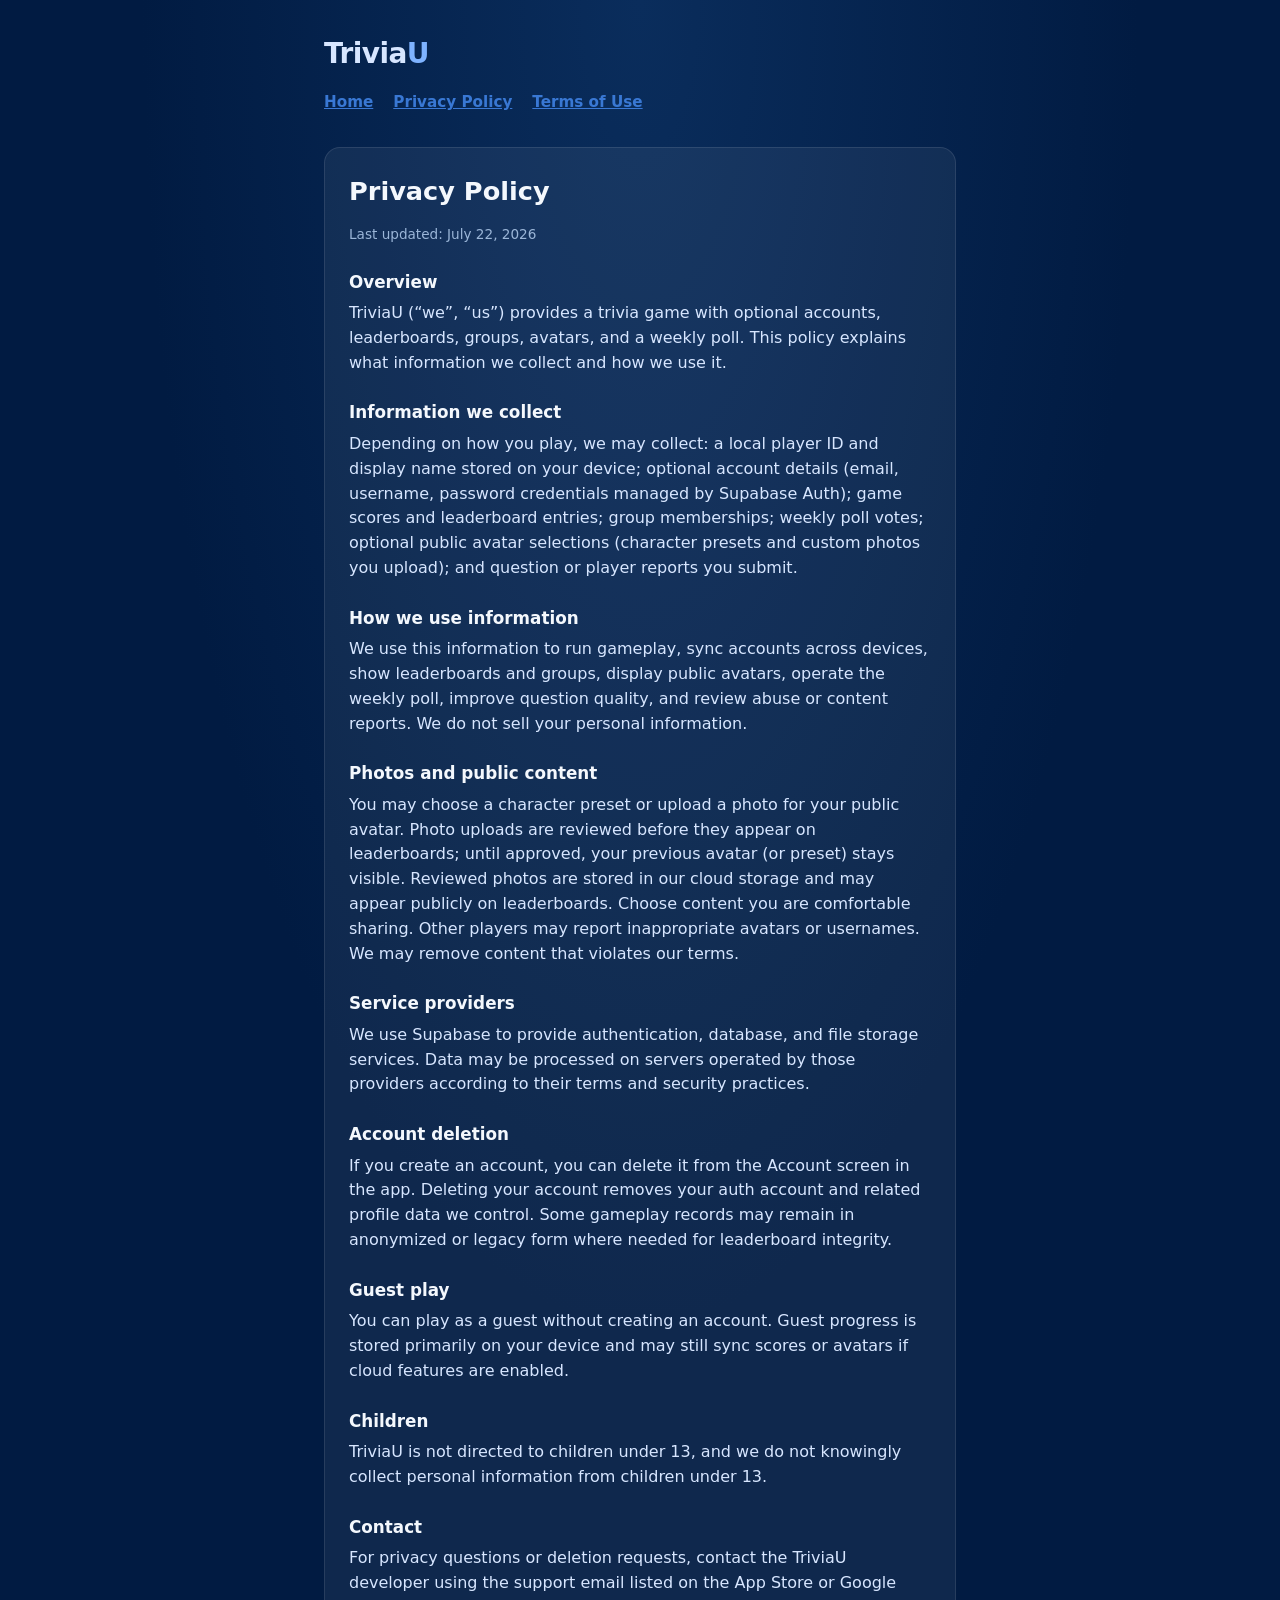
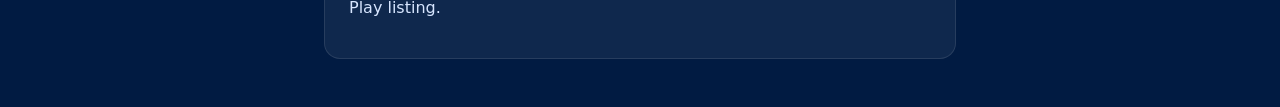
==== privacy.html @ 94556ad2 "Add TriviaU public legal and email-confirm pages. Co-authored-by: Cursor <cursoragent@cursor.com>" ====
<!DOCTYPE html>
<html lang="en">
<head>
  <meta charset="utf-8" />
  <meta name="viewport" content="width=device-width, initial-scale=1" />
  <title>Privacy Policy — TriviaU</title>
  <link rel="stylesheet" href="styles.css" />
</head>
<body>
  <div class="wrap">
    <p class="brand">Trivia<span>U</span></p>
    <nav class="nav">
      <a href="index.html">Home</a>
      <a href="privacy.html">Privacy Policy</a>
      <a href="terms.html">Terms of Use</a>
    </nav>
    <div class="card">
      <h1>Privacy Policy</h1>
      <p class="meta">Last updated: July 22, 2026</p>

      <h2>Overview</h2>
      <p>TriviaU (“we”, “us”) provides a trivia game with optional accounts, leaderboards, groups, avatars, and a weekly poll. This policy explains what information we collect and how we use it.</p>

      <h2>Information we collect</h2>
      <p>Depending on how you play, we may collect: a local player ID and display name stored on your device; optional account details (email, username, password credentials managed by Supabase Auth); game scores and leaderboard entries; group memberships; weekly poll votes; optional public avatar selections (character presets and custom photos you upload); and question or player reports you submit.</p>

      <h2>How we use information</h2>
      <p>We use this information to run gameplay, sync accounts across devices, show leaderboards and groups, display public avatars, operate the weekly poll, improve question quality, and review abuse or content reports. We do not sell your personal information.</p>

      <h2>Photos and public content</h2>
      <p>You may choose a character preset or upload a photo for your public avatar. Photo uploads are reviewed before they appear on leaderboards; until approved, your previous avatar (or preset) stays visible. Reviewed photos are stored in our cloud storage and may appear publicly on leaderboards. Choose content you are comfortable sharing. Other players may report inappropriate avatars or usernames. We may remove content that violates our terms.</p>

      <h2>Service providers</h2>
      <p>We use Supabase to provide authentication, database, and file storage services. Data may be processed on servers operated by those providers according to their terms and security practices.</p>

      <h2>Account deletion</h2>
      <p>If you create an account, you can delete it from the Account screen in the app. Deleting your account removes your auth account and related profile data we control. Some gameplay records may remain in anonymized or legacy form where needed for leaderboard integrity.</p>

      <h2>Guest play</h2>
      <p>You can play as a guest without creating an account. Guest progress is stored primarily on your device and may still sync scores or avatars if cloud features are enabled.</p>

      <h2>Children</h2>
      <p>TriviaU is not directed to children under 13, and we do not knowingly collect personal information from children under 13.</p>

      <h2>Contact</h2>
      <p>For privacy questions or deletion requests, contact the TriviaU developer using the support email listed on the App Store or Google Play listing.</p>
    </div>
  </div>
</body>
</html>
---- styles.css ----
:root {
  --navy: #011B42;
  --navy-mid: #0a2d5c;
  --text: #f4f8fd;
  --muted: #d7e6ff;
  --accent: #3978d4;
  --card: rgba(255, 255, 255, 0.06);
}

* {
  box-sizing: border-box;
}

body {
  margin: 0;
  min-height: 100vh;
  font-family: "Segoe UI", system-ui, -apple-system, sans-serif;
  background:
    radial-gradient(ellipse at top, #0a2d5c 0%, var(--navy) 55%),
    var(--navy);
  color: var(--text);
  line-height: 1.55;
}

a {
  color: var(--accent);
}

.wrap {
  max-width: 42rem;
  margin: 0 auto;
  padding: 2rem 1.25rem 3rem;
}

.brand {
  font-size: 1.75rem;
  font-weight: 800;
  letter-spacing: -0.02em;
  margin: 0 0 0.25rem;
}

.brand span {
  color: #7eb3ff;
}

.nav {
  display: flex;
  flex-wrap: wrap;
  gap: 0.75rem 1.25rem;
  margin: 1rem 0 2rem;
  font-size: 0.95rem;
  font-weight: 600;
}

.card {
  background: var(--card);
  border: 1px solid rgba(255, 255, 255, 0.1);
  border-radius: 16px;
  padding: 1.5rem;
}

h1 {
  font-size: 1.6rem;
  margin: 0 0 0.75rem;
}

h2 {
  font-size: 1.05rem;
  margin: 1.5rem 0 0.4rem;
}

p {
  color: var(--muted);
  margin: 0 0 0.85rem;
}

.meta {
  font-size: 0.85rem;
  color: #9bb6d8;
  margin-bottom: 1.25rem;
}

.center {
  text-align: center;
}

.center-card {
  max-width: 28rem;
  margin: 4rem auto;
}

.footer {
  margin-top: 2rem;
  font-size: 0.85rem;
  color: #9bb6d8;
}
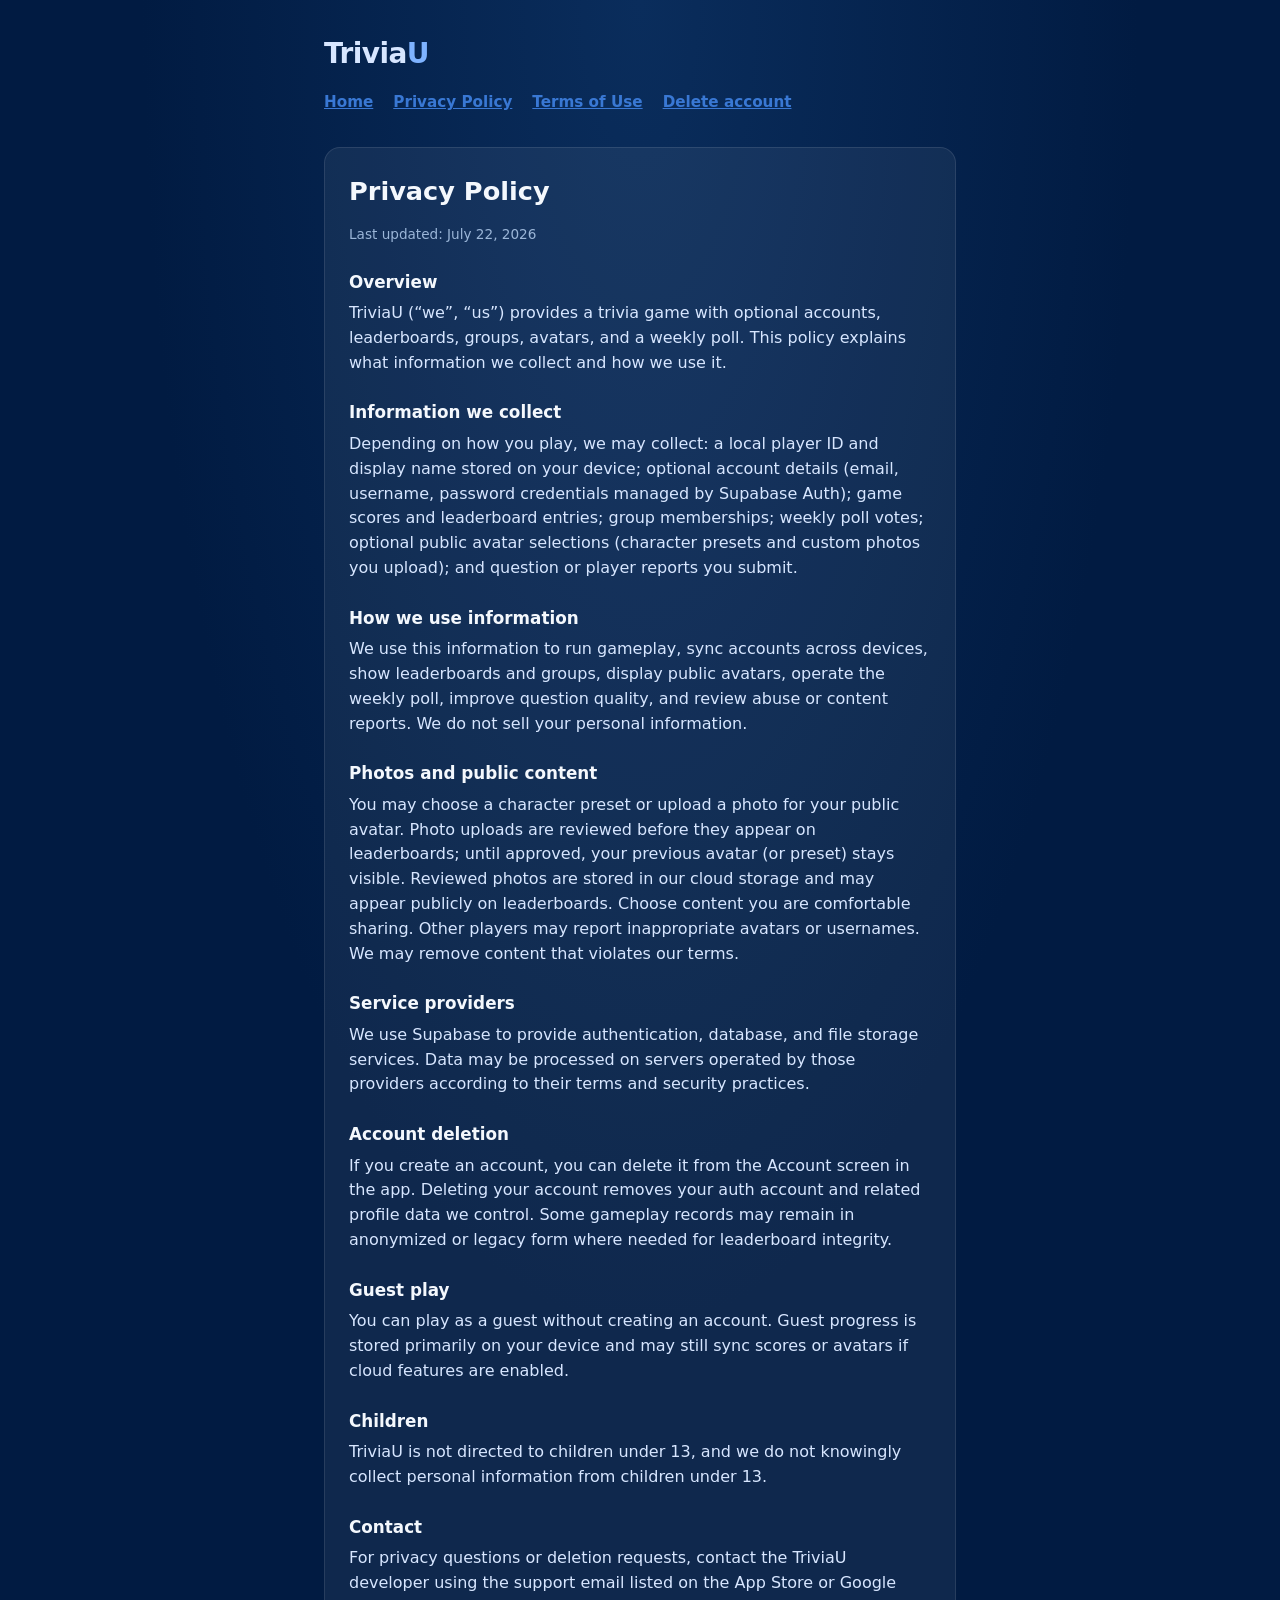
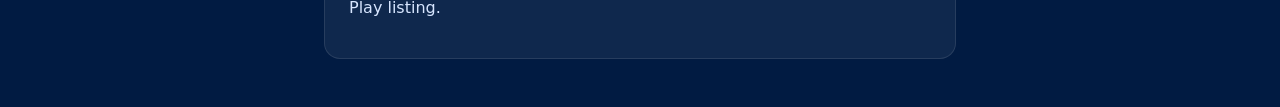
==== commit 9c8d9efa: "Add a public account-deletion page for Play Console." ====
--- a/privacy.html
+++ b/privacy.html
@@ -13,6 +13,7 @@
       <a href="index.html">Home</a>
       <a href="privacy.html">Privacy Policy</a>
       <a href="terms.html">Terms of Use</a>
+      <a href="delete-account.html">Delete account</a>
     </nav>
     <div class="card">
       <h1>Privacy Policy</h1>
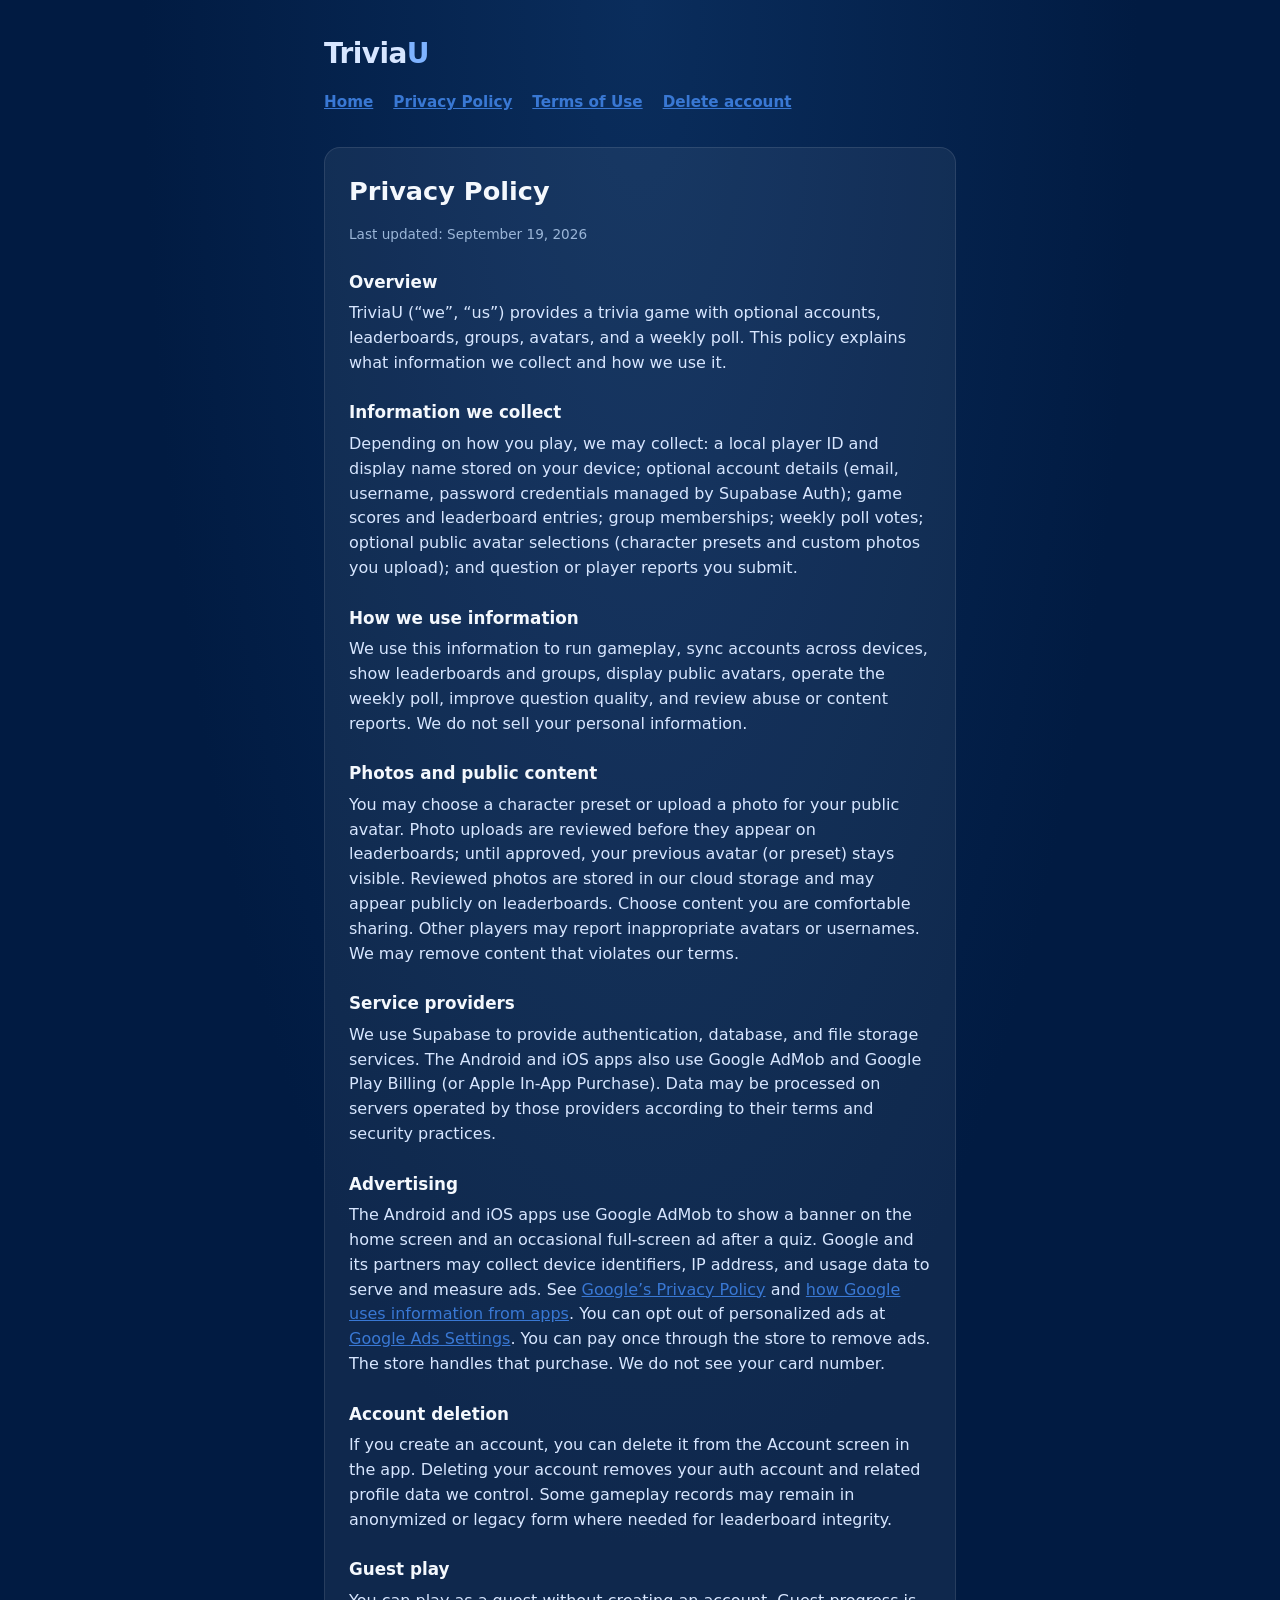
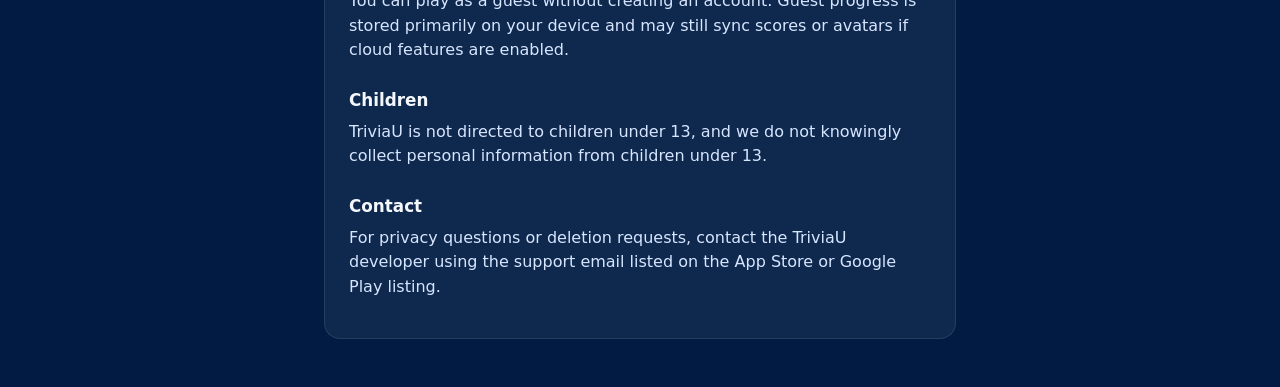
==== commit 51573507: "Disclose AdMob, advertising identifiers, and remove-ads purchases." ====
--- a/privacy.html
+++ b/privacy.html
@@ -17,7 +17,7 @@
     </nav>
     <div class="card">
       <h1>Privacy Policy</h1>
-      <p class="meta">Last updated: July 22, 2026</p>
+      <p class="meta">Last updated: September 19, 2026</p>
 
       <h2>Overview</h2>
       <p>TriviaU (“we”, “us”) provides a trivia game with optional accounts, leaderboards, groups, avatars, and a weekly poll. This policy explains what information we collect and how we use it.</p>
@@ -32,7 +32,10 @@
       <p>You may choose a character preset or upload a photo for your public avatar. Photo uploads are reviewed before they appear on leaderboards; until approved, your previous avatar (or preset) stays visible. Reviewed photos are stored in our cloud storage and may appear publicly on leaderboards. Choose content you are comfortable sharing. Other players may report inappropriate avatars or usernames. We may remove content that violates our terms.</p>
 
       <h2>Service providers</h2>
-      <p>We use Supabase to provide authentication, database, and file storage services. Data may be processed on servers operated by those providers according to their terms and security practices.</p>
+      <p>We use Supabase to provide authentication, database, and file storage services. The Android and iOS apps also use Google AdMob and Google Play Billing (or Apple In-App Purchase). Data may be processed on servers operated by those providers according to their terms and security practices.</p>
+
+      <h2>Advertising</h2>
+      <p>The Android and iOS apps use Google AdMob to show a banner on the home screen and an occasional full-screen ad after a quiz. Google and its partners may collect device identifiers, IP address, and usage data to serve and measure ads. See <a href="https://policies.google.com/privacy">Google’s Privacy Policy</a> and <a href="https://policies.google.com/technologies/partner-sites">how Google uses information from apps</a>. You can opt out of personalized ads at <a href="https://adssettings.google.com/">Google Ads Settings</a>. You can pay once through the store to remove ads. The store handles that purchase. We do not see your card number.</p>
 
       <h2>Account deletion</h2>
       <p>If you create an account, you can delete it from the Account screen in the app. Deleting your account removes your auth account and related profile data we control. Some gameplay records may remain in anonymized or legacy form where needed for leaderboard integrity.</p>
